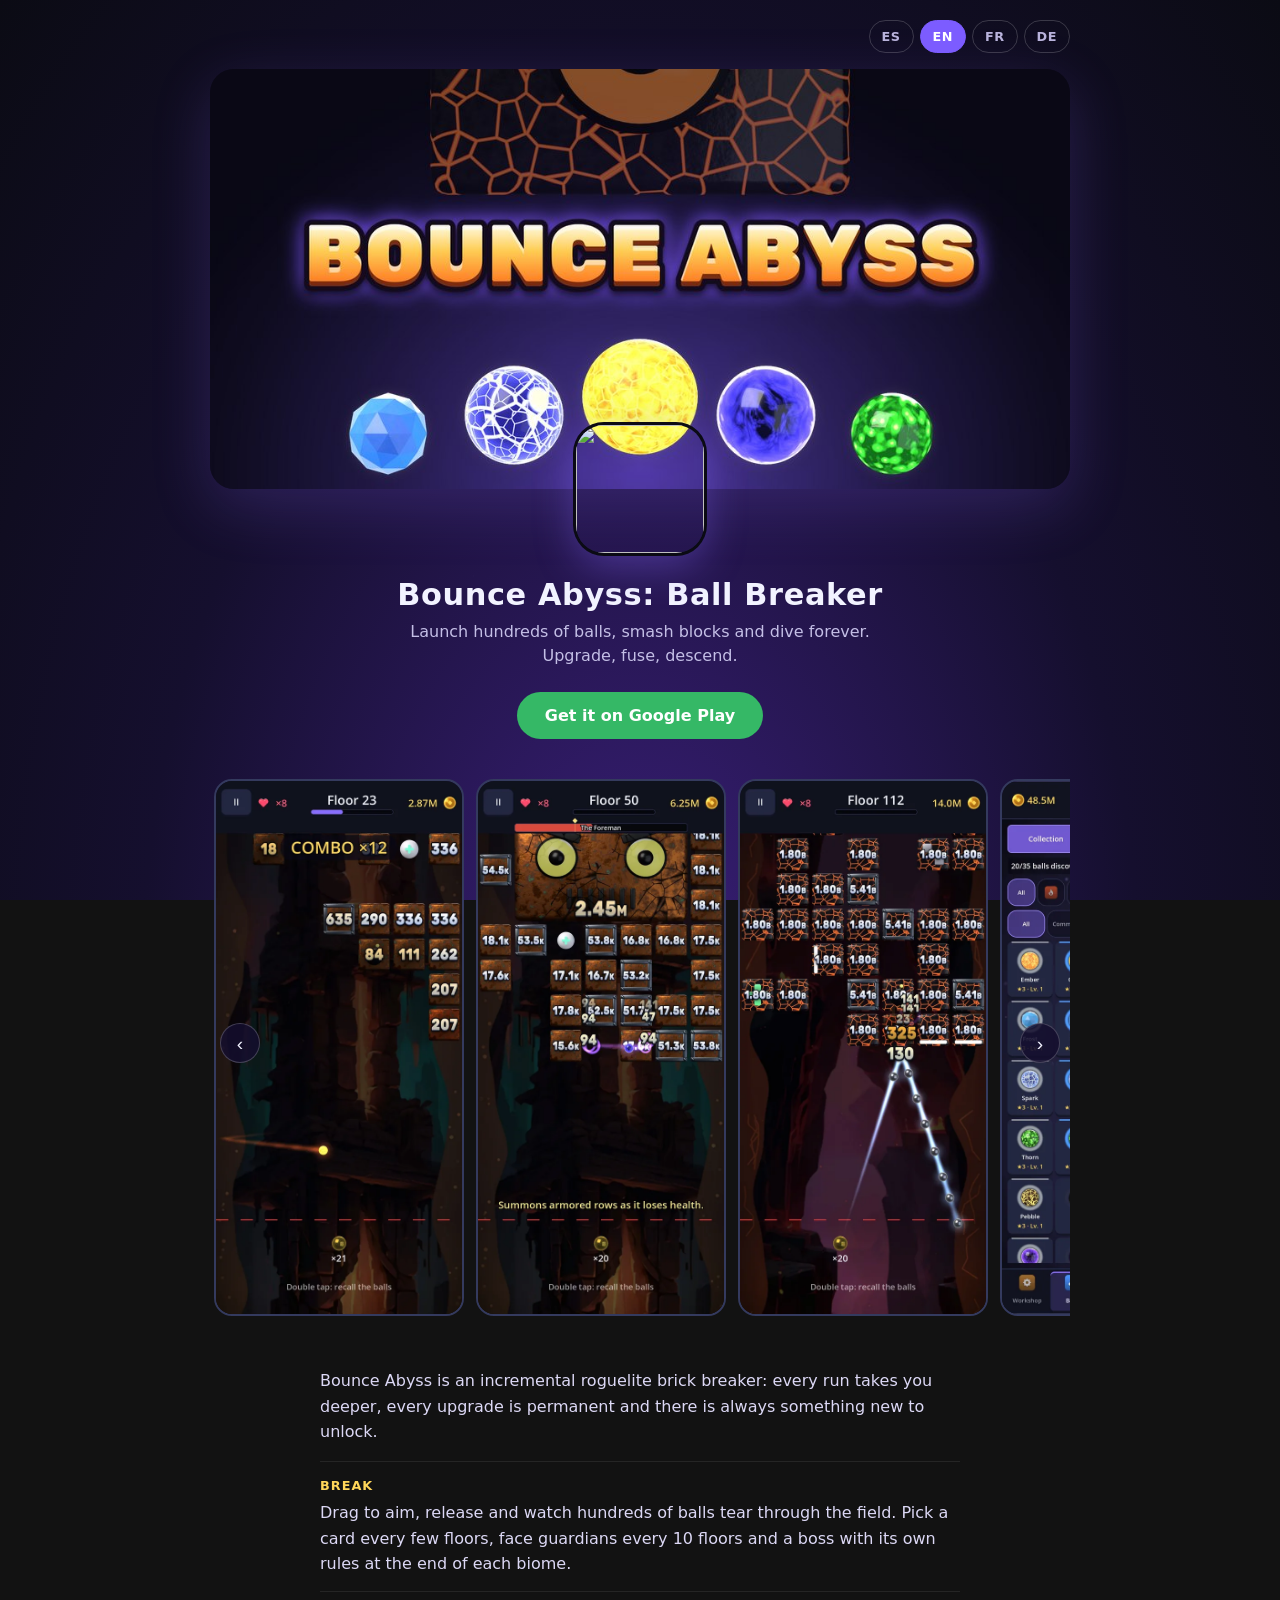
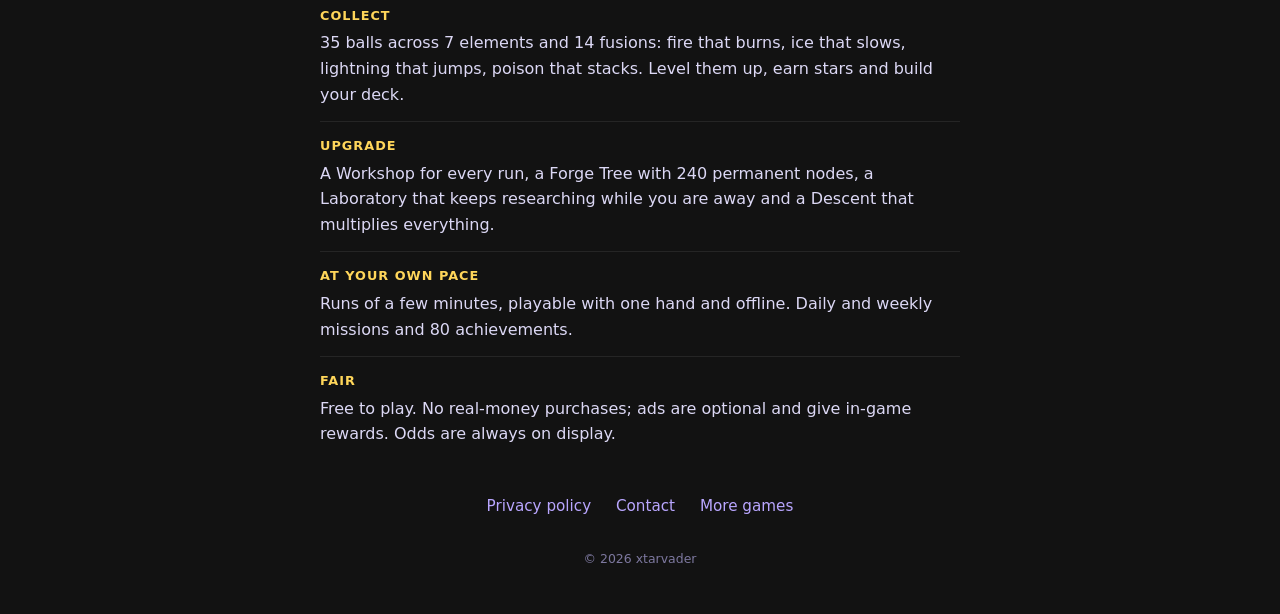
==== abismo/index.html @ f2cc3b41 "Abismo: ya disponible en Google Play (enlace a la tienda) Co-Authored-By: Claude Opus 5.5 <noreply@a" ====
<!doctype html>
<html lang="en">
<head>
<meta charset="utf-8">
<meta name="viewport" content="width=device-width, initial-scale=1">
<title>Bounce Abyss: Ball Breaker</title>
<meta name="description" content="Launch hundreds of balls, smash blocks and dive forever. Upgrade, fuse, descend.">
<link rel="icon" type="image/png" href="icon.png">
<style>
  :root { color-scheme: dark; }
  * { box-sizing: border-box; }
  html, body { margin: 0; }
  body {
    min-height: 100vh; padding: 20px 16px 48px;
    font-family: system-ui, -apple-system, "Segoe UI", Roboto, sans-serif;
    color: #f2f3ff;
    background:
      radial-gradient(1px 1px at 14% 22%, #fff 50%, transparent 51%),
      radial-gradient(1px 1px at 81% 12%, #d9ccff 50%, transparent 51%),
      radial-gradient(1px 1px at 37% 64%, #fff 50%, transparent 51%),
      radial-gradient(1px 1px at 66% 83%, #ffe9c2 50%, transparent 51%),
      radial-gradient(1px 1px at 92% 58%, #fff 50%, transparent 51%),
      radial-gradient(ellipse at 50% 110%, #3a1f7a 0%, #150f2e 55%, #0b0b14 100%);
    background-attachment: fixed;
  }
  main { width: 100%; max-width: 860px; margin: 0 auto; text-align: center; }
  .langs { display: flex; justify-content: flex-end; gap: 6px; margin-bottom: 16px; }
  .langs button {
    min-width: 44px; padding: 8px 12px; border-radius: 999px; cursor: pointer;
    font: inherit; font-size: .8rem; font-weight: 600; letter-spacing: .04em;
    color: #b9b3dc; background: transparent; border: 1px solid #ffffff2e;
  }
  .langs button:hover, .langs button:focus-visible { color: #fff; border-color: #b9a6ff; }
  .langs button[aria-pressed="true"] { color: #fff; background: #7c5cff; border-color: #7c5cff; }
  img.hero { width: 100%; height: auto; border-radius: 24px; display: block; box-shadow: 0 18px 60px #8a6bff33; }
  img.icon {
    width: 128px; height: 128px; border-radius: 28px; margin-top: -64px; position: relative;
    box-shadow: 0 0 0 3px #0b0b14, 0 12px 40px #8a6bff66;
  }
  h1 { margin: 20px 0 8px; font-size: 1.9rem; letter-spacing: .02em; }
  @media (max-width: 520px) {
    img.hero { border-radius: 16px; }
    img.icon { width: 92px; height: 92px; border-radius: 22px; margin-top: -30px; }
    h1 { font-size: 1.55rem; }
  }
  p.tagline { margin: 0 auto 24px; max-width: 30rem; color: #c4bfe6; line-height: 1.5; }
  a.play {
    display: inline-block; padding: 14px 28px; border-radius: 999px;
    background: #35b866; color: #fff; font-weight: 600; text-decoration: none;
  }
  a.play:hover, a.play:focus-visible { background: #46cf7a; }
  .gallery { position: relative; margin-top: 36px; }
  .shots {
    display: flex; gap: 12px; padding: 4px 4px 12px;
    overflow-x: auto; scroll-snap-type: x mandatory; scroll-behavior: smooth;
    scrollbar-width: thin; scrollbar-color: #4a3d7a transparent;
  }
  .shots button {
    flex: 0 0 min(46%, 250px); padding: 0; line-height: 0; cursor: zoom-in;
    border: 2px solid #343a5e; border-radius: 18px; overflow: hidden;
    background: #0b0b14; scroll-snap-align: center;
  }
  .shots button:hover, .shots button:focus-visible { border-color: #b9a6ff; }
  .shots img { display: block; width: 100%; height: auto; }
  .gallery .step {
    position: absolute; top: calc(50% - 28px); width: 40px; height: 40px; padding: 0;
    border-radius: 50%; cursor: pointer; font-size: 1.2rem; line-height: 1;
    color: #f2f3ff; background: #150f2ed9; border: 1px solid #ffffff33;
  }
  .gallery .step:hover { border-color: #b9a6ff; }
  .gallery .step.prev { left: 10px; }
  .gallery .step.next { right: 10px; }
  @media (hover: none) { .gallery .step { display: none; } }
  @media (prefers-reduced-motion: reduce) { .shots { scroll-behavior: auto; } }
  dialog.zoom { padding: 0; border: 0; background: transparent; max-width: 96vw; max-height: 96vh; }
  dialog.zoom::backdrop { background: #000000d9; }
  dialog.zoom img { display: block; width: auto; height: auto; max-width: 96vw; max-height: 92vh; border-radius: 14px; cursor: zoom-out; }
  .about { margin: 40px auto 0; max-width: 40rem; text-align: left; color: #dcd8f5; line-height: 1.6; }
  .about p.intro { margin: 0 0 16px; }
  ul.features { list-style: none; margin: 0; padding: 0; }
  ul.features li { padding: 14px 0; border-top: 1px solid #ffffff14; }
  ul.features strong { display: block; margin-bottom: 4px; font-size: .8rem; letter-spacing: .08em; color: #ffd65a; }
  nav { margin-top: 36px; font-size: .95rem; }
  nav a { color: #b9a6ff; text-decoration: none; margin: 0 10px; white-space: nowrap; }
  nav a:hover, nav a:focus-visible { text-decoration: underline; }
  footer { margin-top: 36px; font-size: .78rem; color: #7d789f; }
  [data-lang] { display: none; }
  html[lang="en"] [data-lang="en"], html[lang="es"] [data-lang="es"],
  html[lang="fr"] [data-lang="fr"], html[lang="de"] [data-lang="de"] { display: revert; }
</style>
<script>
  var LANGS = ["en", "es", "fr", "de"];
  var TITLES = {
    en: "Bounce Abyss: Ball Breaker",
    es: "Abismo: Rompebloques Roguelite",
    fr: "Bounce Abyss: Casse-briques",
    de: "Bounce Abyss: Kugel-Roguelite"
  };
  // ?lang=xx manda; si no, el idioma elegido antes; si no, el del navegador.
  function pickLang() {
    var q = new URLSearchParams(location.search).get("lang");
    if (LANGS.indexOf(q) >= 0) return q;
    try {
      var saved = localStorage.getItem("lang");
      if (LANGS.indexOf(saved) >= 0) return saved;
    } catch (e) {}
    var nav = (navigator.language || "").toLowerCase().slice(0, 2);
    return LANGS.indexOf(nav) >= 0 ? nav : "en";
  }
  document.documentElement.lang = pickLang();
  document.title = TITLES[document.documentElement.lang];
</script>
</head>
<body>
<main>
  <div class="langs">
    <button type="button" data-set-lang="es" lang="es" title="Español">ES</button>
    <button type="button" data-set-lang="en" lang="en" title="English">EN</button>
    <button type="button" data-set-lang="fr" lang="fr" title="Français">FR</button>
    <button type="button" data-set-lang="de" lang="de" title="Deutsch">DE</button>
  </div>

  <img class="hero" id="hero" src="hero_en.jpg" width="1024" height="500" alt="Bounce Abyss">
  <img class="icon" src="icon.png" width="128" height="128" alt="">

  <h1 data-lang="en">Bounce Abyss: Ball Breaker</h1>
  <h1 data-lang="es">Abismo: Rompebloques Roguelite</h1>
  <h1 data-lang="fr">Bounce Abyss&nbsp;: Casse-briques</h1>
  <h1 data-lang="de">Bounce Abyss: Kugel-Roguelite</h1>

  <p class="tagline" data-lang="en">Launch hundreds of balls, smash blocks and dive forever. Upgrade, fuse, descend.</p>
  <p class="tagline" data-lang="es">Lanza cientos de bolas y rompe bloques sin fin. Mejora, fusiona y desciende.</p>
  <p class="tagline" data-lang="fr">Lance des centaines de balles, casse des blocs. Améliore, fusionne, descends.</p>
  <p class="tagline" data-lang="de">Hunderte Kugeln, endlose Blöcke. Verbessern, fusionieren, immer tiefer hinab.</p>

  <a class="play" id="play" href="https://play.google.com/store/apps/details?id=com.bounceabyss.game">
    <span data-lang="en">Get it on Google Play</span>
    <span data-lang="es">Disponible en Google Play</span>
    <span data-lang="fr">Disponible sur Google Play</span>
    <span data-lang="de">Jetzt bei Google Play</span>
  </a>

  <div class="gallery">
    <div class="shots" id="shots">
      <button type="button" aria-label="Screenshot 1"><img src="shots/en/01.webp" width="540" height="1170" alt="" loading="lazy"></button>
      <button type="button" aria-label="Screenshot 2"><img src="shots/en/02.webp" width="540" height="1170" alt="" loading="lazy"></button>
      <button type="button" aria-label="Screenshot 3"><img src="shots/en/03.webp" width="540" height="1170" alt="" loading="lazy"></button>
      <button type="button" aria-label="Screenshot 4"><img src="shots/en/04.webp" width="540" height="1170" alt="" loading="lazy"></button>
      <button type="button" aria-label="Screenshot 5"><img src="shots/en/05.webp" width="540" height="1170" alt="" loading="lazy"></button>
      <button type="button" aria-label="Screenshot 6"><img src="shots/en/06.webp" width="540" height="1170" alt="" loading="lazy"></button>
      <button type="button" aria-label="Screenshot 7"><img src="shots/en/07.webp" width="540" height="1170" alt="" loading="lazy"></button>
      <button type="button" aria-label="Screenshot 8"><img src="shots/en/08.webp" width="540" height="1170" alt="" loading="lazy"></button>
    </div>
    <button type="button" class="step prev" aria-hidden="true" tabindex="-1">&#8249;</button>
    <button type="button" class="step next" aria-hidden="true" tabindex="-1">&#8250;</button>
  </div>

  <div class="about" data-lang="en">
    <p class="intro">Bounce Abyss is an incremental roguelite brick breaker: every run takes you deeper, every upgrade is permanent and there is always something new to unlock.</p>
    <ul class="features">
      <li><strong>BREAK</strong>Drag to aim, release and watch hundreds of balls tear through the field. Pick a card every few floors, face guardians every 10 floors and a boss with its own rules at the end of each biome.</li>
      <li><strong>COLLECT</strong>35 balls across 7 elements and 14 fusions: fire that burns, ice that slows, lightning that jumps, poison that stacks. Level them up, earn stars and build your deck.</li>
      <li><strong>UPGRADE</strong>A Workshop for every run, a Forge Tree with 240 permanent nodes, a Laboratory that keeps researching while you are away and a Descent that multiplies everything.</li>
      <li><strong>AT YOUR OWN PACE</strong>Runs of a few minutes, playable with one hand and offline. Daily and weekly missions and 80 achievements.</li>
      <li><strong>FAIR</strong>Free to play. No real-money purchases; ads are optional and give in-game rewards. Odds are always on display.</li>
    </ul>
  </div>
  <div class="about" data-lang="es">
    <p class="intro">Abismo es un rompebloques roguelite incremental: cada partida bajas más hondo, cada mejora es para siempre y siempre hay algo nuevo que desbloquear.</p>
    <ul class="features">
      <li><strong>ROMPE</strong>Arrastra para apuntar, suelta y mira cómo cientos de bolas atraviesan el campo. Elige una carta cada pocos pisos, enfréntate a guardianes cada 10 pisos y a un jefe con sus propias reglas al final de cada bioma.</li>
      <li><strong>COLECCIONA</strong>35 bolas de 7 elementos y 14 fusiones: fuego que quema, hielo que frena, rayos que saltan, veneno que se acumula. Súbelas de nivel, gana estrellas y arma tu mazo.</li>
      <li><strong>MEJORA</strong>Un Taller para cada partida, un Árbol de la Forja con 240 nodos permanentes, un Laboratorio que investiga aunque no juegues y un Descenso que lo multiplica todo.</li>
      <li><strong>A TU RITMO</strong>Partidas de unos minutos, con una sola mano y sin conexión. Misiones diarias y semanales y 80 logros.</li>
      <li><strong>JUEGO LIMPIO</strong>Gratis. Sin compras con dinero real; los anuncios son opcionales y dan recompensas del juego. Las probabilidades están siempre a la vista.</li>
    </ul>
  </div>
  <div class="about" data-lang="fr">
    <p class="intro">Bounce Abyss est un casse-briques roguelite incrémental&nbsp;: chaque partie t'emmène plus profond, chaque amélioration est définitive et il y a toujours quelque chose de nouveau à débloquer.</p>
    <ul class="features">
      <li><strong>CASSE</strong>Fais glisser pour viser, relâche et regarde des centaines de balles traverser le terrain. Choisis une carte tous les quelques étages, affronte des gardiens tous les 10 étages et un boss aux règles bien à lui à la fin de chaque biome.</li>
      <li><strong>COLLECTIONNE</strong>35 balles de 7 éléments et 14 fusions&nbsp;: le feu qui brûle, la glace qui ralentit, la foudre qui saute, le poison qui s'accumule. Monte-les de niveau, gagne des étoiles et compose ton deck.</li>
      <li><strong>AMÉLIORE</strong>Un Atelier pour chaque partie, un Arbre de la Forge de 240 nœuds permanents, un Laboratoire qui cherche même en ton absence et une Descente qui multiplie tout.</li>
      <li><strong>À TON RYTHME</strong>Des parties de quelques minutes, jouables d'une seule main et sans connexion. Missions quotidiennes et hebdomadaires et 80 succès.</li>
      <li><strong>ÉQUITABLE</strong>Gratuit. Aucun achat en argent réel&nbsp;; les publicités sont facultatives et donnent des récompenses en jeu. Les probabilités sont toujours affichées.</li>
    </ul>
  </div>
  <div class="about" data-lang="de">
    <p class="intro">Bounce Abyss ist ein inkrementeller Roguelite-Blockbrecher: Jede Runde führt dich tiefer, jede Verbesserung bleibt für immer und es gibt immer etwas Neues freizuschalten.</p>
    <ul class="features">
      <li><strong>ZERSTÖREN</strong>Ziehen zum Zielen, loslassen und zusehen, wie Hunderte Kugeln das Feld zerlegen. Wähle alle paar Ebenen eine Karte, stelle dich alle 10 Ebenen einem Wächter und am Ende jedes Bioms einem Boss mit eigenen Regeln.</li>
      <li><strong>SAMMELN</strong>35 Kugeln aus 7 Elementen und 14 Fusionen: Feuer, das brennt, Eis, das bremst, Blitze, die springen, Gift, das sich stapelt. Werte sie auf, verdiene Sterne und stelle dein Deck zusammen.</li>
      <li><strong>VERBESSERN</strong>Eine Werkstatt für jede Runde, ein Schmiedebaum mit 240 dauerhaften Knoten, ein Labor, das weiterforscht, während du weg bist, und ein Abstieg, der alles vervielfacht.</li>
      <li><strong>IN DEINEM TEMPO</strong>Runden von wenigen Minuten, mit einer Hand und ohne Internetverbindung spielbar. Tägliche und wöchentliche Missionen und 80 Erfolge.</li>
      <li><strong>FAIR</strong>Kostenlos. Keine Käufe mit echtem Geld; Werbung ist optional und bringt Belohnungen im Spiel. Die Chancen sind immer einsehbar.</li>
    </ul>
  </div>

  <nav>
    <a id="privacy" href="privacy.html">
      <span data-lang="en">Privacy policy</span>
      <span data-lang="es">Política de privacidad</span>
      <span data-lang="fr">Politique de confidentialité</span>
      <span data-lang="de">Datenschutzerklärung</span>
    </a>
    <a href="mailto:orbitaloverload.game@gmail.com">
      <span data-lang="en">Contact</span>
      <span data-lang="es">Contacto</span>
      <span data-lang="fr">Contact</span>
      <span data-lang="de">Kontakt</span>
    </a>
    <a id="more" href="../">
      <span data-lang="en">More games</span>
      <span data-lang="es">Más juegos</span>
      <span data-lang="fr">Plus de jeux</span>
      <span data-lang="de">Mehr Spiele</span>
    </a>
  </nav>

  <footer>&copy; 2026 xtarvader</footer>
</main>

<dialog class="zoom" id="zoom"><img src="" alt=""></dialog>

<script>
(function () {
  var SHOT = { en: "Screenshot", es: "Captura", fr: "Capture d'écran", de: "Screenshot" };
  var NAME = { en: "Bounce Abyss", es: "Abismo", fr: "Bounce Abyss", de: "Bounce Abyss" };
  var shots = document.getElementById("shots");
  var zoom = document.getElementById("zoom");
  var hero = document.getElementById("hero");
  var PLAY = "https://play.google.com/store/apps/details?id=com.bounceabyss.game&hl=";
  var langButtons = document.querySelectorAll("[data-set-lang]");

  function applyLang(lang) {
    document.documentElement.lang = lang;
    document.title = TITLES[lang];
    langButtons.forEach(function (b) {
      b.setAttribute("aria-pressed", b.dataset.setLang === lang);
    });
    // El gráfico y las capturas llevan texto del juego: hay un juego de imágenes por idioma.
    // La ficha de la tienda se abre en el mismo idioma que la página.
    document.getElementById("play").href = PLAY + lang;
    var heroUrl = "hero_" + lang + ".jpg";
    if (hero.getAttribute("src") !== heroUrl) hero.src = heroUrl;
    hero.alt = NAME[lang];
    shots.querySelectorAll("button").forEach(function (b, i) {
      var url = "shots/" + lang + "/0" + (i + 1) + ".webp";
      var img = b.firstElementChild;
      b.setAttribute("aria-label", SHOT[lang] + " " + (i + 1));
      if (img.getAttribute("src") !== url) img.src = url;
    });
    // El idioma elegido viaja a las otras páginas del sitio.
    document.getElementById("privacy").href = "privacy.html?lang=" + lang;
    document.getElementById("more").href = "../?lang=" + lang;
  }

  langButtons.forEach(function (b) {
    b.addEventListener("click", function () {
      var lang = b.dataset.setLang;
      try { localStorage.setItem("lang", lang); } catch (e) {}
      history.replaceState(null, "", "?lang=" + lang);
      applyLang(lang);
    });
  });

  document.querySelectorAll(".gallery .step").forEach(function (b) {
    b.addEventListener("click", function () {
      var step = shots.firstElementChild.getBoundingClientRect().width + 12;
      shots.scrollBy({ left: b.classList.contains("next") ? step : -step });
    });
  });

  shots.addEventListener("click", function (e) {
    var b = e.target.closest("button");
    if (!b) return;
    zoom.firstElementChild.src = b.firstElementChild.src;
    zoom.showModal();
  });
  zoom.addEventListener("click", function () { zoom.close(); });

  applyLang(document.documentElement.lang);
})();
</script>
</body>
</html>
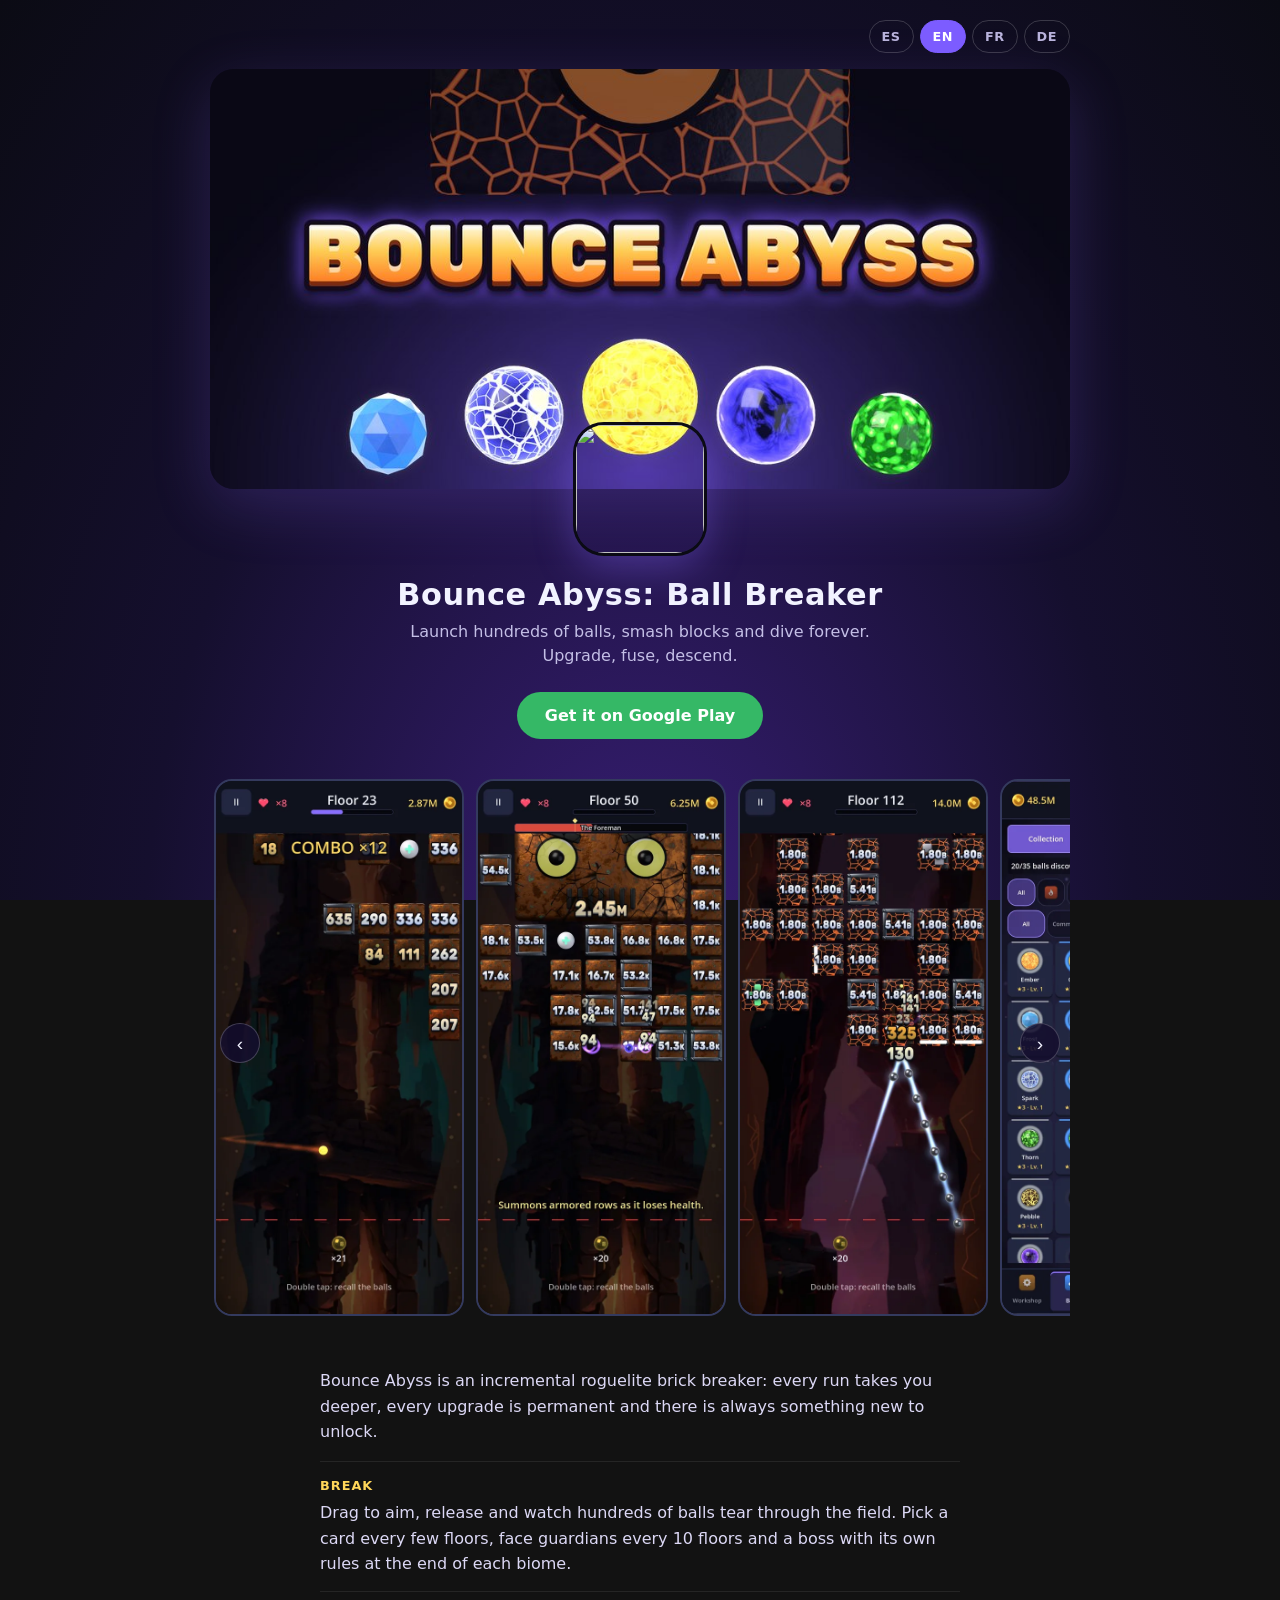
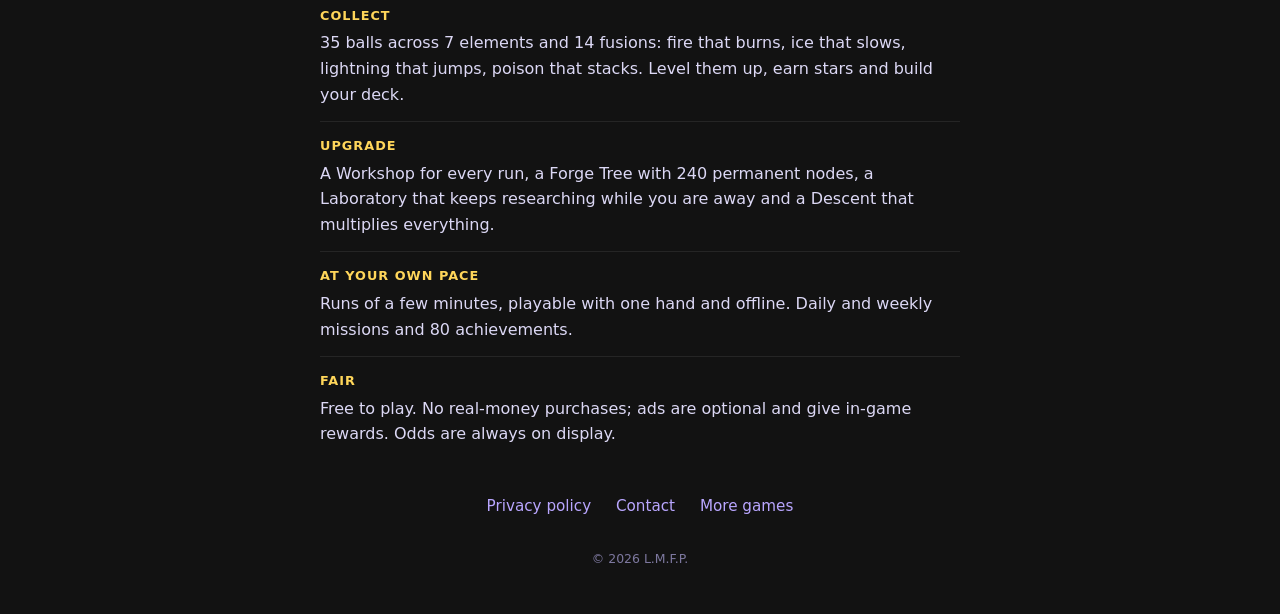
==== commit 0a62dfad: "El desarrollador figura como L.M.F.P., igual que en Google Play Co-Authored-By: Claude Opus 5.5 <nor" ====
--- a/abismo/index.html
+++ b/abismo/index.html
@@ -217,7 +217,7 @@
     </a>
   </nav>
 
-  <footer>&copy; 2026 xtarvader</footer>
+  <footer>&copy; 2026 L.M.F.P.</footer>
 </main>
 
 <dialog class="zoom" id="zoom"><img src="" alt=""></dialog>
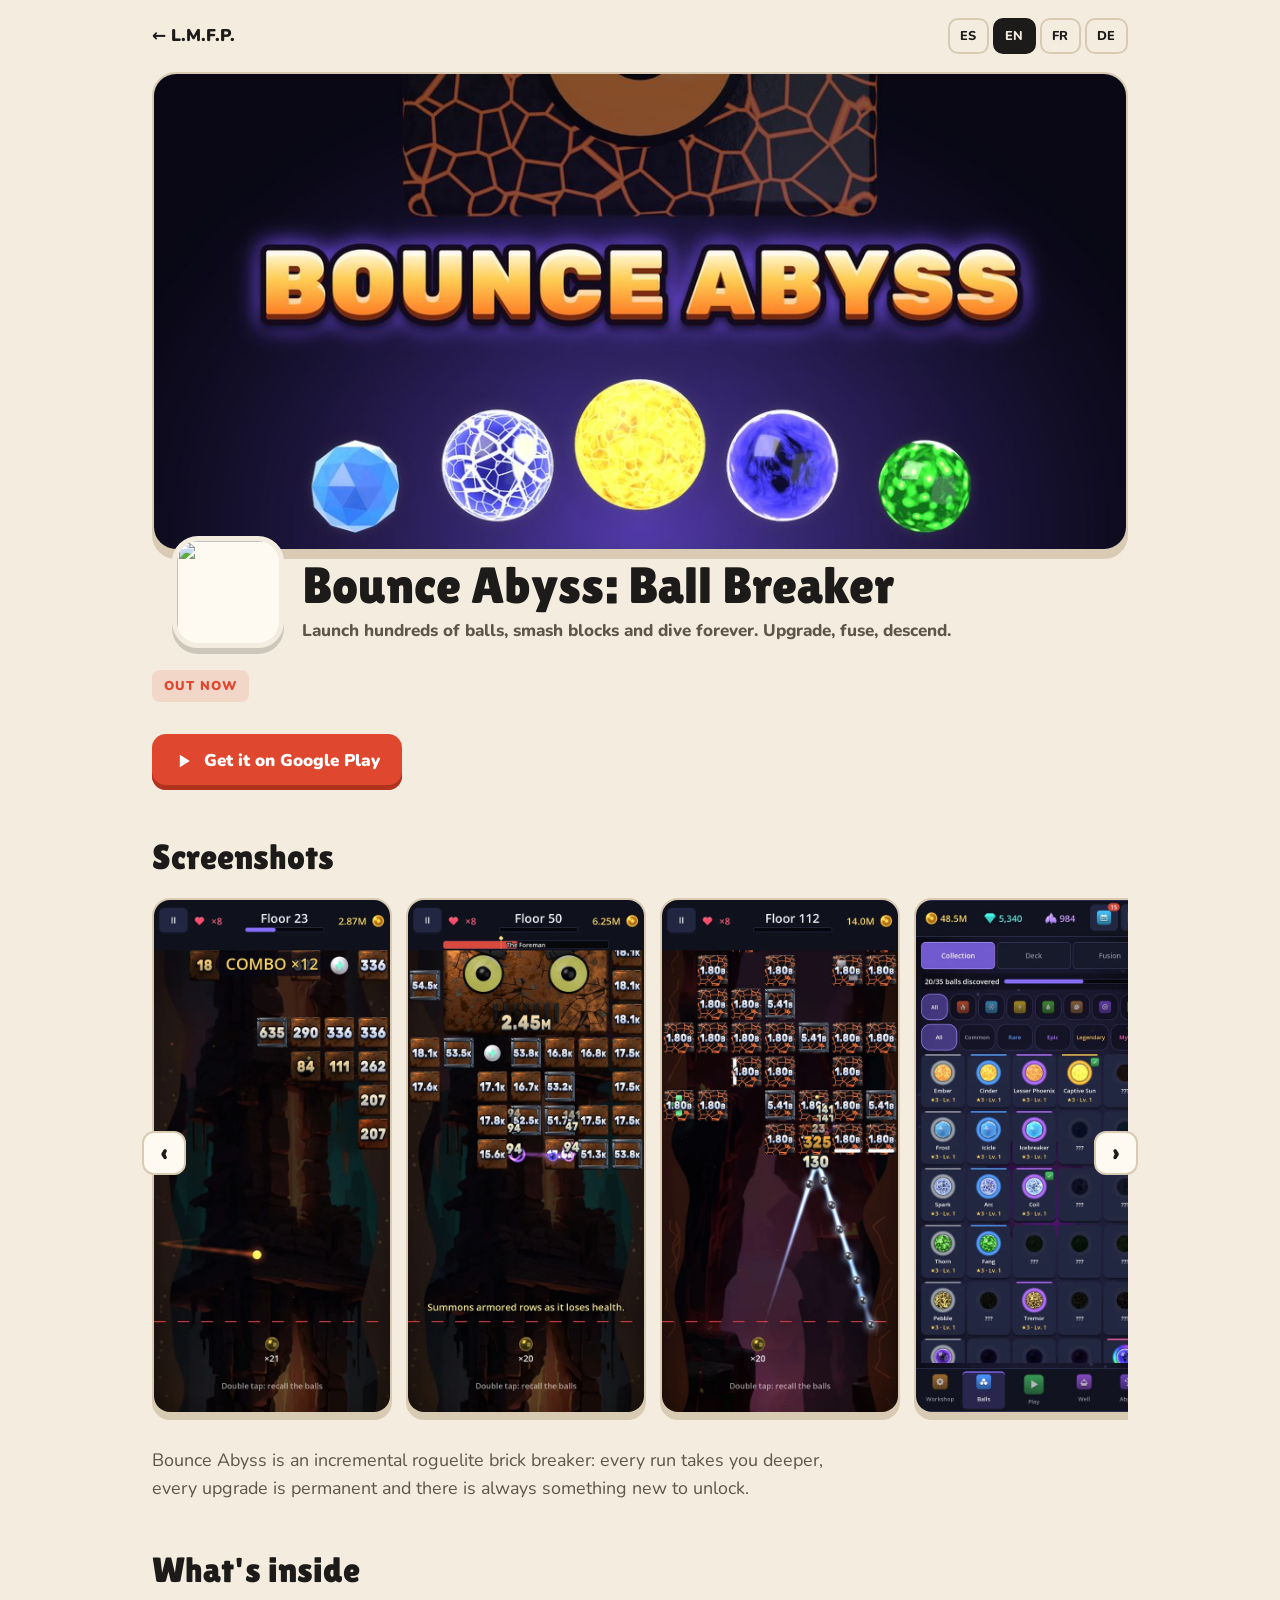
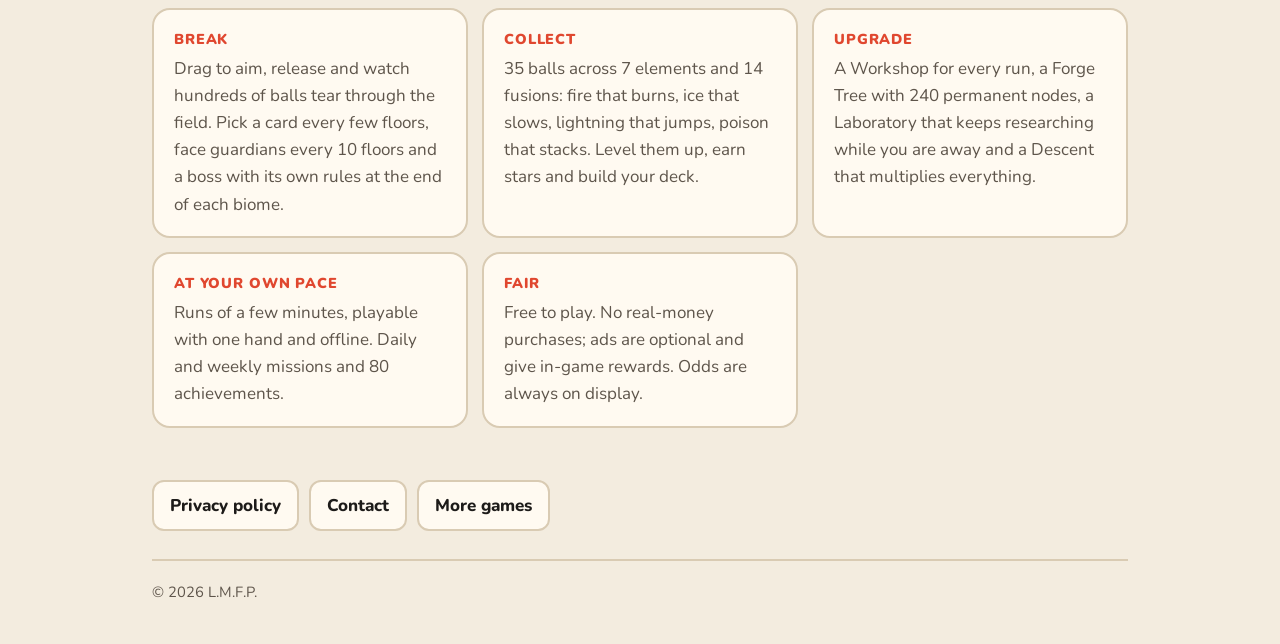
==== commit 1ae83c04: "Páginas de Orbital Overload y Abismo con el estilo nuevo Hoja común css/game.css para las tres págin" ====
--- a/abismo/index.html
+++ b/abismo/index.html
@@ -5,89 +5,11 @@
 <meta name="viewport" content="width=device-width, initial-scale=1">
 <title>Bounce Abyss: Ball Breaker</title>
 <meta name="description" content="Launch hundreds of balls, smash blocks and dive forever. Upgrade, fuse, descend.">
+<meta property="og:title" content="Bounce Abyss: Ball Breaker">
+<meta property="og:image" content="https://xtarvader.github.io/abismo/hero_en.jpg">
+<meta name="theme-color" content="#F3ECDF">
 <link rel="icon" type="image/png" href="icon.png">
-<style>
-  :root { color-scheme: dark; }
-  * { box-sizing: border-box; }
-  html, body { margin: 0; }
-  body {
-    min-height: 100vh; padding: 20px 16px 48px;
-    font-family: system-ui, -apple-system, "Segoe UI", Roboto, sans-serif;
-    color: #f2f3ff;
-    background:
-      radial-gradient(1px 1px at 14% 22%, #fff 50%, transparent 51%),
-      radial-gradient(1px 1px at 81% 12%, #d9ccff 50%, transparent 51%),
-      radial-gradient(1px 1px at 37% 64%, #fff 50%, transparent 51%),
-      radial-gradient(1px 1px at 66% 83%, #ffe9c2 50%, transparent 51%),
-      radial-gradient(1px 1px at 92% 58%, #fff 50%, transparent 51%),
-      radial-gradient(ellipse at 50% 110%, #3a1f7a 0%, #150f2e 55%, #0b0b14 100%);
-    background-attachment: fixed;
-  }
-  main { width: 100%; max-width: 860px; margin: 0 auto; text-align: center; }
-  .langs { display: flex; justify-content: flex-end; gap: 6px; margin-bottom: 16px; }
-  .langs button {
-    min-width: 44px; padding: 8px 12px; border-radius: 999px; cursor: pointer;
-    font: inherit; font-size: .8rem; font-weight: 600; letter-spacing: .04em;
-    color: #b9b3dc; background: transparent; border: 1px solid #ffffff2e;
-  }
-  .langs button:hover, .langs button:focus-visible { color: #fff; border-color: #b9a6ff; }
-  .langs button[aria-pressed="true"] { color: #fff; background: #7c5cff; border-color: #7c5cff; }
-  img.hero { width: 100%; height: auto; border-radius: 24px; display: block; box-shadow: 0 18px 60px #8a6bff33; }
-  img.icon {
-    width: 128px; height: 128px; border-radius: 28px; margin-top: -64px; position: relative;
-    box-shadow: 0 0 0 3px #0b0b14, 0 12px 40px #8a6bff66;
-  }
-  h1 { margin: 20px 0 8px; font-size: 1.9rem; letter-spacing: .02em; }
-  @media (max-width: 520px) {
-    img.hero { border-radius: 16px; }
-    img.icon { width: 92px; height: 92px; border-radius: 22px; margin-top: -30px; }
-    h1 { font-size: 1.55rem; }
-  }
-  p.tagline { margin: 0 auto 24px; max-width: 30rem; color: #c4bfe6; line-height: 1.5; }
-  a.play {
-    display: inline-block; padding: 14px 28px; border-radius: 999px;
-    background: #35b866; color: #fff; font-weight: 600; text-decoration: none;
-  }
-  a.play:hover, a.play:focus-visible { background: #46cf7a; }
-  .gallery { position: relative; margin-top: 36px; }
-  .shots {
-    display: flex; gap: 12px; padding: 4px 4px 12px;
-    overflow-x: auto; scroll-snap-type: x mandatory; scroll-behavior: smooth;
-    scrollbar-width: thin; scrollbar-color: #4a3d7a transparent;
-  }
-  .shots button {
-    flex: 0 0 min(46%, 250px); padding: 0; line-height: 0; cursor: zoom-in;
-    border: 2px solid #343a5e; border-radius: 18px; overflow: hidden;
-    background: #0b0b14; scroll-snap-align: center;
-  }
-  .shots button:hover, .shots button:focus-visible { border-color: #b9a6ff; }
-  .shots img { display: block; width: 100%; height: auto; }
-  .gallery .step {
-    position: absolute; top: calc(50% - 28px); width: 40px; height: 40px; padding: 0;
-    border-radius: 50%; cursor: pointer; font-size: 1.2rem; line-height: 1;
-    color: #f2f3ff; background: #150f2ed9; border: 1px solid #ffffff33;
-  }
-  .gallery .step:hover { border-color: #b9a6ff; }
-  .gallery .step.prev { left: 10px; }
-  .gallery .step.next { right: 10px; }
-  @media (hover: none) { .gallery .step { display: none; } }
-  @media (prefers-reduced-motion: reduce) { .shots { scroll-behavior: auto; } }
-  dialog.zoom { padding: 0; border: 0; background: transparent; max-width: 96vw; max-height: 96vh; }
-  dialog.zoom::backdrop { background: #000000d9; }
-  dialog.zoom img { display: block; width: auto; height: auto; max-width: 96vw; max-height: 92vh; border-radius: 14px; cursor: zoom-out; }
-  .about { margin: 40px auto 0; max-width: 40rem; text-align: left; color: #dcd8f5; line-height: 1.6; }
-  .about p.intro { margin: 0 0 16px; }
-  ul.features { list-style: none; margin: 0; padding: 0; }
-  ul.features li { padding: 14px 0; border-top: 1px solid #ffffff14; }
-  ul.features strong { display: block; margin-bottom: 4px; font-size: .8rem; letter-spacing: .08em; color: #ffd65a; }
-  nav { margin-top: 36px; font-size: .95rem; }
-  nav a { color: #b9a6ff; text-decoration: none; margin: 0 10px; white-space: nowrap; }
-  nav a:hover, nav a:focus-visible { text-decoration: underline; }
-  footer { margin-top: 36px; font-size: .78rem; color: #7d789f; }
-  [data-lang] { display: none; }
-  html[lang="en"] [data-lang="en"], html[lang="es"] [data-lang="es"],
-  html[lang="fr"] [data-lang="fr"], html[lang="de"] [data-lang="de"] { display: revert; }
-</style>
+<link rel="stylesheet" href="../css/game.css">
 <script>
   var LANGS = ["en", "es", "fr", "de"];
   var TITLES = {
@@ -100,10 +22,7 @@
   function pickLang() {
     var q = new URLSearchParams(location.search).get("lang");
     if (LANGS.indexOf(q) >= 0) return q;
-    try {
-      var saved = localStorage.getItem("lang");
-      if (LANGS.indexOf(saved) >= 0) return saved;
-    } catch (e) {}
+    try { var saved = localStorage.getItem("lang"); if (LANGS.indexOf(saved) >= 0) return saved; } catch (e) {}
     var nav = (navigator.language || "").toLowerCase().slice(0, 2);
     return LANGS.indexOf(nav) >= 0 ? nav : "en";
   }
@@ -111,37 +30,41 @@
   document.title = TITLES[document.documentElement.lang];
 </script>
 </head>
-<body>
-<main>
-  <div class="langs">
-    <button type="button" data-set-lang="es" lang="es" title="Español">ES</button>
-    <button type="button" data-set-lang="en" lang="en" title="English">EN</button>
-    <button type="button" data-set-lang="fr" lang="fr" title="Français">FR</button>
-    <button type="button" data-set-lang="de" lang="de" title="Deutsch">DE</button>
+<body class="red">
+<div class="wrap">
+  <header class="top">
+    <a class="back" id="back" href="../">← L.M.F.P.</a>
+    <div class="langs">
+      <button type="button" data-set-lang="es" lang="es" title="Español">ES</button>
+      <button type="button" data-set-lang="en" lang="en" title="English">EN</button>
+      <button type="button" data-set-lang="fr" lang="fr" title="Français">FR</button>
+      <button type="button" data-set-lang="de" lang="de" title="Deutsch">DE</button>
+    </div>
+  </header>
+
+  <div class="cover"><img id="cover" src="hero_en.jpg" width="1024" height="500" alt="Bounce Abyss"></div>
+  <div class="head">
+    <img class="icon" src="icon.png" width="112" height="112" alt="">
+    <div>
+      <h1 data-lang="en">Bounce Abyss: Ball Breaker</h1>
+      <h1 data-lang="es">Abismo: Rompebloques Roguelite</h1>
+      <h1 data-lang="fr">Bounce Abyss&nbsp;: Casse-briques</h1>
+      <h1 data-lang="de">Bounce Abyss: Kugel-Roguelite</h1>
+      <p class="tagline" data-lang="en">Launch hundreds of balls, smash blocks and dive forever. Upgrade, fuse, descend.</p>
+      <p class="tagline" data-lang="es">Lanza cientos de bolas y rompe bloques sin fin. Mejora, fusiona y desciende.</p>
+      <p class="tagline" data-lang="fr">Lance des centaines de balles, casse des blocs. Améliore, fusionne, descends.</p>
+      <p class="tagline" data-lang="de">Hunderte Kugeln, endlose Blöcke. Verbessern, fusionieren, immer tiefer hinab.</p>
+    </div>
   </div>
 
-  <img class="hero" id="hero" src="hero_en.jpg" width="1024" height="500" alt="Bounce Abyss">
-  <img class="icon" src="icon.png" width="128" height="128" alt="">
-
-  <h1 data-lang="en">Bounce Abyss: Ball Breaker</h1>
-  <h1 data-lang="es">Abismo: Rompebloques Roguelite</h1>
-  <h1 data-lang="fr">Bounce Abyss&nbsp;: Casse-briques</h1>
-  <h1 data-lang="de">Bounce Abyss: Kugel-Roguelite</h1>
-
-  <p class="tagline" data-lang="en">Launch hundreds of balls, smash blocks and dive forever. Upgrade, fuse, descend.</p>
-  <p class="tagline" data-lang="es">Lanza cientos de bolas y rompe bloques sin fin. Mejora, fusiona y desciende.</p>
-  <p class="tagline" data-lang="fr">Lance des centaines de balles, casse des blocs. Améliore, fusionne, descends.</p>
-  <p class="tagline" data-lang="de">Hunderte Kugeln, endlose Blöcke. Verbessern, fusionieren, immer tiefer hinab.</p>
-
-  <a class="play" id="play" href="https://play.google.com/store/apps/details?id=com.bounceabyss.game">
-    <span data-lang="en">Get it on Google Play</span>
-    <span data-lang="es">Disponible en Google Play</span>
-    <span data-lang="fr">Disponible sur Google Play</span>
-    <span data-lang="de">Jetzt bei Google Play</span>
-  </a>
-
+  <span class="status"><span data-lang="en">Out now</span><span data-lang="es">Ya disponible</span><span data-lang="fr">Disponible</span><span data-lang="de">Erhältlich</span></span>
+  <div class="actions">
+    <a class="btn" id="play" href="https://play.google.com/store/apps/details?id=com.bounceabyss.game"><svg viewBox="0 0 24 24" aria-hidden="true"><path fill="currentColor" d="M7 4.5v15l12-7.5z"/></svg><span data-lang="en">Get it on Google Play</span><span data-lang="es">Disponible en Google Play</span><span data-lang="fr">Disponible sur Google Play</span><span data-lang="de">Jetzt bei Google Play</span></a>
+  </div>
+
+  <h2><span data-lang="en">Screenshots</span><span data-lang="es">Capturas</span><span data-lang="fr">Captures d'écran</span><span data-lang="de">Screenshots</span></h2>
   <div class="gallery">
-    <div class="shots" id="shots">
+    <div class="shots portrait" id="shots">
       <button type="button" aria-label="Screenshot 1"><img src="shots/en/01.webp" width="540" height="1170" alt="" loading="lazy"></button>
       <button type="button" aria-label="Screenshot 2"><img src="shots/en/02.webp" width="540" height="1170" alt="" loading="lazy"></button>
       <button type="button" aria-label="Screenshot 3"><img src="shots/en/03.webp" width="540" height="1170" alt="" loading="lazy"></button>
@@ -155,8 +78,9 @@
     <button type="button" class="step next" aria-hidden="true" tabindex="-1">&#8250;</button>
   </div>
 
-  <div class="about" data-lang="en">
+  <section data-lang="en">
     <p class="intro">Bounce Abyss is an incremental roguelite brick breaker: every run takes you deeper, every upgrade is permanent and there is always something new to unlock.</p>
+    <h2>What's inside</h2>
     <ul class="features">
       <li><strong>BREAK</strong>Drag to aim, release and watch hundreds of balls tear through the field. Pick a card every few floors, face guardians every 10 floors and a boss with its own rules at the end of each biome.</li>
       <li><strong>COLLECT</strong>35 balls across 7 elements and 14 fusions: fire that burns, ice that slows, lightning that jumps, poison that stacks. Level them up, earn stars and build your deck.</li>
@@ -164,9 +88,10 @@
       <li><strong>AT YOUR OWN PACE</strong>Runs of a few minutes, playable with one hand and offline. Daily and weekly missions and 80 achievements.</li>
       <li><strong>FAIR</strong>Free to play. No real-money purchases; ads are optional and give in-game rewards. Odds are always on display.</li>
     </ul>
-  </div>
-  <div class="about" data-lang="es">
+  </section>
+  <section data-lang="es">
     <p class="intro">Abismo es un rompebloques roguelite incremental: cada partida bajas más hondo, cada mejora es para siempre y siempre hay algo nuevo que desbloquear.</p>
+    <h2>Qué trae</h2>
     <ul class="features">
       <li><strong>ROMPE</strong>Arrastra para apuntar, suelta y mira cómo cientos de bolas atraviesan el campo. Elige una carta cada pocos pisos, enfréntate a guardianes cada 10 pisos y a un jefe con sus propias reglas al final de cada bioma.</li>
       <li><strong>COLECCIONA</strong>35 bolas de 7 elementos y 14 fusiones: fuego que quema, hielo que frena, rayos que saltan, veneno que se acumula. Súbelas de nivel, gana estrellas y arma tu mazo.</li>
@@ -174,9 +99,10 @@
       <li><strong>A TU RITMO</strong>Partidas de unos minutos, con una sola mano y sin conexión. Misiones diarias y semanales y 80 logros.</li>
       <li><strong>JUEGO LIMPIO</strong>Gratis. Sin compras con dinero real; los anuncios son opcionales y dan recompensas del juego. Las probabilidades están siempre a la vista.</li>
     </ul>
-  </div>
-  <div class="about" data-lang="fr">
+  </section>
+  <section data-lang="fr">
     <p class="intro">Bounce Abyss est un casse-briques roguelite incrémental&nbsp;: chaque partie t'emmène plus profond, chaque amélioration est définitive et il y a toujours quelque chose de nouveau à débloquer.</p>
+    <h2>Au programme</h2>
     <ul class="features">
       <li><strong>CASSE</strong>Fais glisser pour viser, relâche et regarde des centaines de balles traverser le terrain. Choisis une carte tous les quelques étages, affronte des gardiens tous les 10 étages et un boss aux règles bien à lui à la fin de chaque biome.</li>
       <li><strong>COLLECTIONNE</strong>35 balles de 7 éléments et 14 fusions&nbsp;: le feu qui brûle, la glace qui ralentit, la foudre qui saute, le poison qui s'accumule. Monte-les de niveau, gagne des étoiles et compose ton deck.</li>
@@ -184,9 +110,10 @@
       <li><strong>À TON RYTHME</strong>Des parties de quelques minutes, jouables d'une seule main et sans connexion. Missions quotidiennes et hebdomadaires et 80 succès.</li>
       <li><strong>ÉQUITABLE</strong>Gratuit. Aucun achat en argent réel&nbsp;; les publicités sont facultatives et donnent des récompenses en jeu. Les probabilités sont toujours affichées.</li>
     </ul>
-  </div>
-  <div class="about" data-lang="de">
+  </section>
+  <section data-lang="de">
     <p class="intro">Bounce Abyss ist ein inkrementeller Roguelite-Blockbrecher: Jede Runde führt dich tiefer, jede Verbesserung bleibt für immer und es gibt immer etwas Neues freizuschalten.</p>
+    <h2>Das steckt drin</h2>
     <ul class="features">
       <li><strong>ZERSTÖREN</strong>Ziehen zum Zielen, loslassen und zusehen, wie Hunderte Kugeln das Feld zerlegen. Wähle alle paar Ebenen eine Karte, stelle dich alle 10 Ebenen einem Wächter und am Ende jedes Bioms einem Boss mit eigenen Regeln.</li>
       <li><strong>SAMMELN</strong>35 Kugeln aus 7 Elementen und 14 Fusionen: Feuer, das brennt, Eis, das bremst, Blitze, die springen, Gift, das sich stapelt. Werte sie auf, verdiene Sterne und stelle dein Deck zusammen.</li>
@@ -194,56 +121,41 @@
       <li><strong>IN DEINEM TEMPO</strong>Runden von wenigen Minuten, mit einer Hand und ohne Internetverbindung spielbar. Tägliche und wöchentliche Missionen und 80 Erfolge.</li>
       <li><strong>FAIR</strong>Kostenlos. Keine Käufe mit echtem Geld; Werbung ist optional und bringt Belohnungen im Spiel. Die Chancen sind immer einsehbar.</li>
     </ul>
-  </div>
-
-  <nav>
-    <a id="privacy" href="privacy.html">
-      <span data-lang="en">Privacy policy</span>
-      <span data-lang="es">Política de privacidad</span>
-      <span data-lang="fr">Politique de confidentialité</span>
-      <span data-lang="de">Datenschutzerklärung</span>
-    </a>
-    <a href="mailto:orbitaloverload.game@gmail.com">
-      <span data-lang="en">Contact</span>
-      <span data-lang="es">Contacto</span>
-      <span data-lang="fr">Contact</span>
-      <span data-lang="de">Kontakt</span>
-    </a>
-    <a id="more" href="../">
-      <span data-lang="en">More games</span>
-      <span data-lang="es">Más juegos</span>
-      <span data-lang="fr">Plus de jeux</span>
-      <span data-lang="de">Mehr Spiele</span>
-    </a>
+  </section>
+
+  <nav class="links">
+    <a id="privacy" href="privacy.html"><span data-lang="en">Privacy policy</span><span data-lang="es">Política de privacidad</span><span data-lang="fr">Politique de confidentialité</span><span data-lang="de">Datenschutzerklärung</span></a>
+    <a href="mailto:orbitaloverload.game@gmail.com"><span data-lang="en">Contact</span><span data-lang="es">Contacto</span><span data-lang="fr">Contact</span><span data-lang="de">Kontakt</span></a>
+    <a id="more" href="../"><span data-lang="en">More games</span><span data-lang="es">Más juegos</span><span data-lang="fr">Plus de jeux</span><span data-lang="de">Weitere Spiele</span></a>
   </nav>
-
   <footer>&copy; 2026 L.M.F.P.</footer>
-</main>
+</div>
 
 <dialog class="zoom" id="zoom"><img src="" alt=""></dialog>
 
 <script>
 (function () {
+  var PLAY = "https://play.google.com/store/apps/details?id=com.bounceabyss.game&hl=";
+  var NAME = { en: "Bounce Abyss", es: "Abismo", fr: "Bounce Abyss", de: "Bounce Abyss" };
+  // El gráfico de portada lleva texto del juego: hay uno por idioma.
+  function pageLang(lang) {
+    var cover = document.getElementById("cover");
+    cover.src = "hero_" + lang + ".jpg";
+    cover.alt = NAME[lang];
+    document.getElementById("privacy").href = "privacy.html?lang=" + lang;
+  }
+
   var SHOT = { en: "Screenshot", es: "Captura", fr: "Capture d'écran", de: "Screenshot" };
-  var NAME = { en: "Bounce Abyss", es: "Abismo", fr: "Bounce Abyss", de: "Bounce Abyss" };
   var shots = document.getElementById("shots");
   var zoom = document.getElementById("zoom");
-  var hero = document.getElementById("hero");
-  var PLAY = "https://play.google.com/store/apps/details?id=com.bounceabyss.game&hl=";
   var langButtons = document.querySelectorAll("[data-set-lang]");
 
   function applyLang(lang) {
     document.documentElement.lang = lang;
     document.title = TITLES[lang];
-    langButtons.forEach(function (b) {
-      b.setAttribute("aria-pressed", b.dataset.setLang === lang);
-    });
-    // El gráfico y las capturas llevan texto del juego: hay un juego de imágenes por idioma.
-    // La ficha de la tienda se abre en el mismo idioma que la página.
     document.getElementById("play").href = PLAY + lang;
-    var heroUrl = "hero_" + lang + ".jpg";
-    if (hero.getAttribute("src") !== heroUrl) hero.src = heroUrl;
-    hero.alt = NAME[lang];
+    langButtons.forEach(function (b) { b.setAttribute("aria-pressed", b.dataset.setLang === lang); });
+    // Las capturas llevan el texto del juego: hay un juego de imágenes por idioma.
     shots.querySelectorAll("button").forEach(function (b, i) {
       var url = "shots/" + lang + "/0" + (i + 1) + ".webp";
       var img = b.firstElementChild;
@@ -251,8 +163,9 @@
       if (img.getAttribute("src") !== url) img.src = url;
     });
     // El idioma elegido viaja a las otras páginas del sitio.
-    document.getElementById("privacy").href = "privacy.html?lang=" + lang;
+    document.getElementById("back").href = "../?lang=" + lang;
     document.getElementById("more").href = "../?lang=" + lang;
+    pageLang(lang);
   }
 
   langButtons.forEach(function (b) {
@@ -266,8 +179,8 @@
 
   document.querySelectorAll(".gallery .step").forEach(function (b) {
     b.addEventListener("click", function () {
-      var step = shots.firstElementChild.getBoundingClientRect().width + 12;
-      shots.scrollBy({ left: b.classList.contains("next") ? step : -step });
+      var step = shots.firstElementChild.getBoundingClientRect().width + 14;
+      shots.scrollBy({ left: b.classList.contains("next") ? step : -step, behavior: "smooth" });
     });
   });
 
@@ -280,6 +193,7 @@
   zoom.addEventListener("click", function () { zoom.close(); });
 
   applyLang(document.documentElement.lang);
+
 })();
 </script>
 </body>
--- a/css/game.css
+++ b/css/game.css
@@ -0,0 +1,101 @@
+/* Estilo común de las páginas de juego: el mismo de la portada (papel crema, tinta,
+   bermellón, verde azulado, mostaza y azul). Cada página fija su color con
+   body.teal / body.red / body.blue. */
+@font-face { font-family: "Lilita One"; src: url("../fonts/lilita-one.ttf") format("truetype"); font-display: swap; }
+@font-face { font-family: "Nunito"; src: url("../fonts/nunito.ttf") format("truetype"); font-weight: 200 1000; font-display: swap; }
+
+:root {
+  --paper: #F3ECDF; --band: #E9DDC7; --card: #FFFAF1; --ink: #1D1B19; --ink-soft: #5E554B; --line: #D9CBB3;
+  --red: #E0472F; --red-edge: #B0331E; --teal: #127A73; --teal-edge: #0B5652;
+  --mustard: #E9A92E; --mustard-edge: #B9801A; --blue: #3F5DF5; --blue-edge: #2C45C4;
+  --c: var(--red); --e: var(--red-edge);
+  --display: "Lilita One", "Arial Rounded MT Bold", system-ui, sans-serif;
+  --body: "Nunito", system-ui, -apple-system, "Segoe UI", Roboto, sans-serif;
+  color-scheme: light;
+}
+@media (prefers-color-scheme: dark) {
+  :root { --paper: #1B1815; --band: #231F1B; --card: #2A251F; --ink: #F3ECDF; --ink-soft: #BDB1A2; --line: #3D352C; color-scheme: dark; }
+}
+body.teal { --c: var(--teal); --e: var(--teal-edge); }
+body.red { --c: var(--red); --e: var(--red-edge); }
+body.blue { --c: var(--blue); --e: var(--blue-edge); }
+
+* { box-sizing: border-box; }
+body { margin: 0; background: var(--paper); color: var(--ink); font: 17px/1.6 var(--body); }
+img { max-width: 100%; height: auto; display: block; }
+a { color: inherit; }
+.wrap { max-width: 1040px; margin: 0 auto; padding: 0 16px; }
+@media (min-width: 720px) { .wrap { padding: 0 32px; } }
+
+/* Idioma: solo se ve el bloque del idioma activo. */
+[data-lang] { display: none; }
+html[lang="en"] [data-lang="en"], html[lang="es"] [data-lang="es"],
+html[lang="fr"] [data-lang="fr"], html[lang="de"] [data-lang="de"] { display: revert; }
+
+/* Cabecera */
+.top { display: flex; align-items: center; justify-content: space-between; gap: 12px; padding-block: 18px; flex-wrap: wrap; }
+.back { font-weight: 900; text-decoration: none; }
+.back:hover, .back:focus-visible { text-decoration: underline; text-decoration-color: var(--mustard); text-decoration-thickness: 3px; text-underline-offset: 5px; }
+.langs { display: flex; gap: 4px; }
+.langs button { font: 800 .8rem var(--body); letter-spacing: .04em; padding: 7px 10px; border-radius: 10px; cursor: pointer;
+  color: var(--ink); background: transparent; border: 2px solid var(--line); }
+.langs button[aria-pressed="true"] { background: var(--ink); color: var(--paper); border-color: var(--ink); }
+
+/* Portada y título */
+.cover { border-radius: 24px; overflow: hidden; border: 2px solid var(--line); box-shadow: 0 8px 0 var(--line); background: var(--band); }
+.cover img { width: 100%; }
+.head { display: flex; gap: 18px; align-items: flex-end; margin: -46px 0 0 20px; position: relative; }
+.head .icon { width: 112px; height: 112px; flex: none; border-radius: 26px; border: 5px solid var(--paper); background: var(--card);
+  box-shadow: 0 6px 0 color-mix(in srgb, var(--ink) 18%, transparent); }
+.head .icon.pixel { image-rendering: pixelated; }
+/* El texto empieza bajo la portada; solo el icono se monta sobre ella. */
+.head > div { padding-top: 54px; }
+h1 { font: clamp(2rem, 5.6vw, 3.2rem)/1.02 var(--display); margin: 0 0 6px; }
+.tagline { margin: 0 0 4px; font-weight: 800; color: var(--ink-soft); }
+@media (max-width: 560px) {
+  .head { flex-direction: column; align-items: flex-start; margin-left: 14px; gap: 10px; }
+  .head > div { padding-top: 0; }
+}
+.status { display: inline-block; margin: 22px 0 10px; font-weight: 900; font-size: .8rem; letter-spacing: .08em; text-transform: uppercase;
+  color: var(--c); background: color-mix(in srgb, var(--c) 12%, transparent); padding: 6px 12px; border-radius: 8px; }
+.lead, .intro { font-size: 1.12rem; max-width: 44rem; color: var(--ink-soft); }
+
+/* Botones de juguete: canto inferior más oscuro, como las fichas. */
+.btn { display: inline-flex; align-items: center; gap: 10px; padding: 13px 22px 15px; border-radius: 14px; font-weight: 900;
+  text-decoration: none; color: #fff; background: var(--c); box-shadow: inset 0 -5px 0 var(--e); transition: transform .12s ease; }
+.btn:hover, .btn:focus-visible { transform: translateY(-2px); }
+.btn:active { transform: translateY(2px); box-shadow: inset 0 -2px 0 var(--e); }
+.btn svg { width: 20px; height: 20px; flex: none; }
+.actions { display: flex; gap: 12px; flex-wrap: wrap; margin: 22px 0 8px; }
+
+h2 { font: clamp(1.7rem, 4vw, 2.2rem)/1.1 var(--display); margin: 48px 0 18px; }
+
+/* Características */
+.features { list-style: none; margin: 0; padding: 0; display: grid; gap: 14px; grid-template-columns: repeat(auto-fit, minmax(260px, 1fr)); }
+.features li { background: var(--card); border: 2px solid var(--line); border-radius: 18px; padding: 18px 20px; color: var(--ink-soft); }
+.features strong { display: block; margin-bottom: 4px; color: var(--c); font-weight: 900; font-size: .9rem; letter-spacing: .06em; }
+
+/* Galería de capturas con desplazamiento horizontal y ampliación */
+.gallery { position: relative; }
+.shots { display: flex; gap: 14px; overflow-x: auto; scroll-snap-type: x mandatory; padding: 4px 2px 14px; scrollbar-width: thin; }
+.shots button { flex: none; padding: 0; border: 2px solid var(--line); border-radius: 18px; overflow: hidden; cursor: zoom-in;
+  background: var(--band); scroll-snap-align: start; box-shadow: 0 6px 0 var(--line); }
+.shots.landscape button { width: min(86%, 560px); }
+.shots.portrait button { width: min(46%, 240px); }
+.shots img { width: 100%; }
+.step { position: absolute; top: calc(50% - 30px); width: 44px; height: 44px; border-radius: 12px; border: 2px solid var(--line);
+  background: var(--card); color: var(--ink); font: 900 1.6rem/1 var(--body); cursor: pointer; display: none; }
+.step.prev { left: -10px; }
+.step.next { right: -10px; }
+@media (hover: hover) and (min-width: 720px) { .step { display: grid; place-items: center; } }
+.zoom { padding: 0; border: 0; background: transparent; max-width: 96vw; max-height: 96vh; }
+.zoom::backdrop { background: color-mix(in srgb, #1D1B19 80%, transparent); }
+.zoom img { max-width: 96vw; max-height: 92vh; width: auto; border-radius: 14px; cursor: zoom-out; }
+
+/* Pie */
+.links { display: flex; flex-wrap: wrap; gap: 10px; margin-top: 52px; }
+.links a { padding: 10px 16px; border-radius: 12px; border: 2px solid var(--line); background: var(--card); text-decoration: none; font-weight: 800; }
+.links a:hover, .links a:focus-visible { border-color: var(--ink); }
+footer { margin-top: 28px; border-top: 2px solid var(--line); padding: 20px 0 40px; color: var(--ink-soft); font-size: .92rem; }
+
+@media (prefers-reduced-motion: reduce) { .btn { transition: none; } .shots { scroll-behavior: auto; } }
